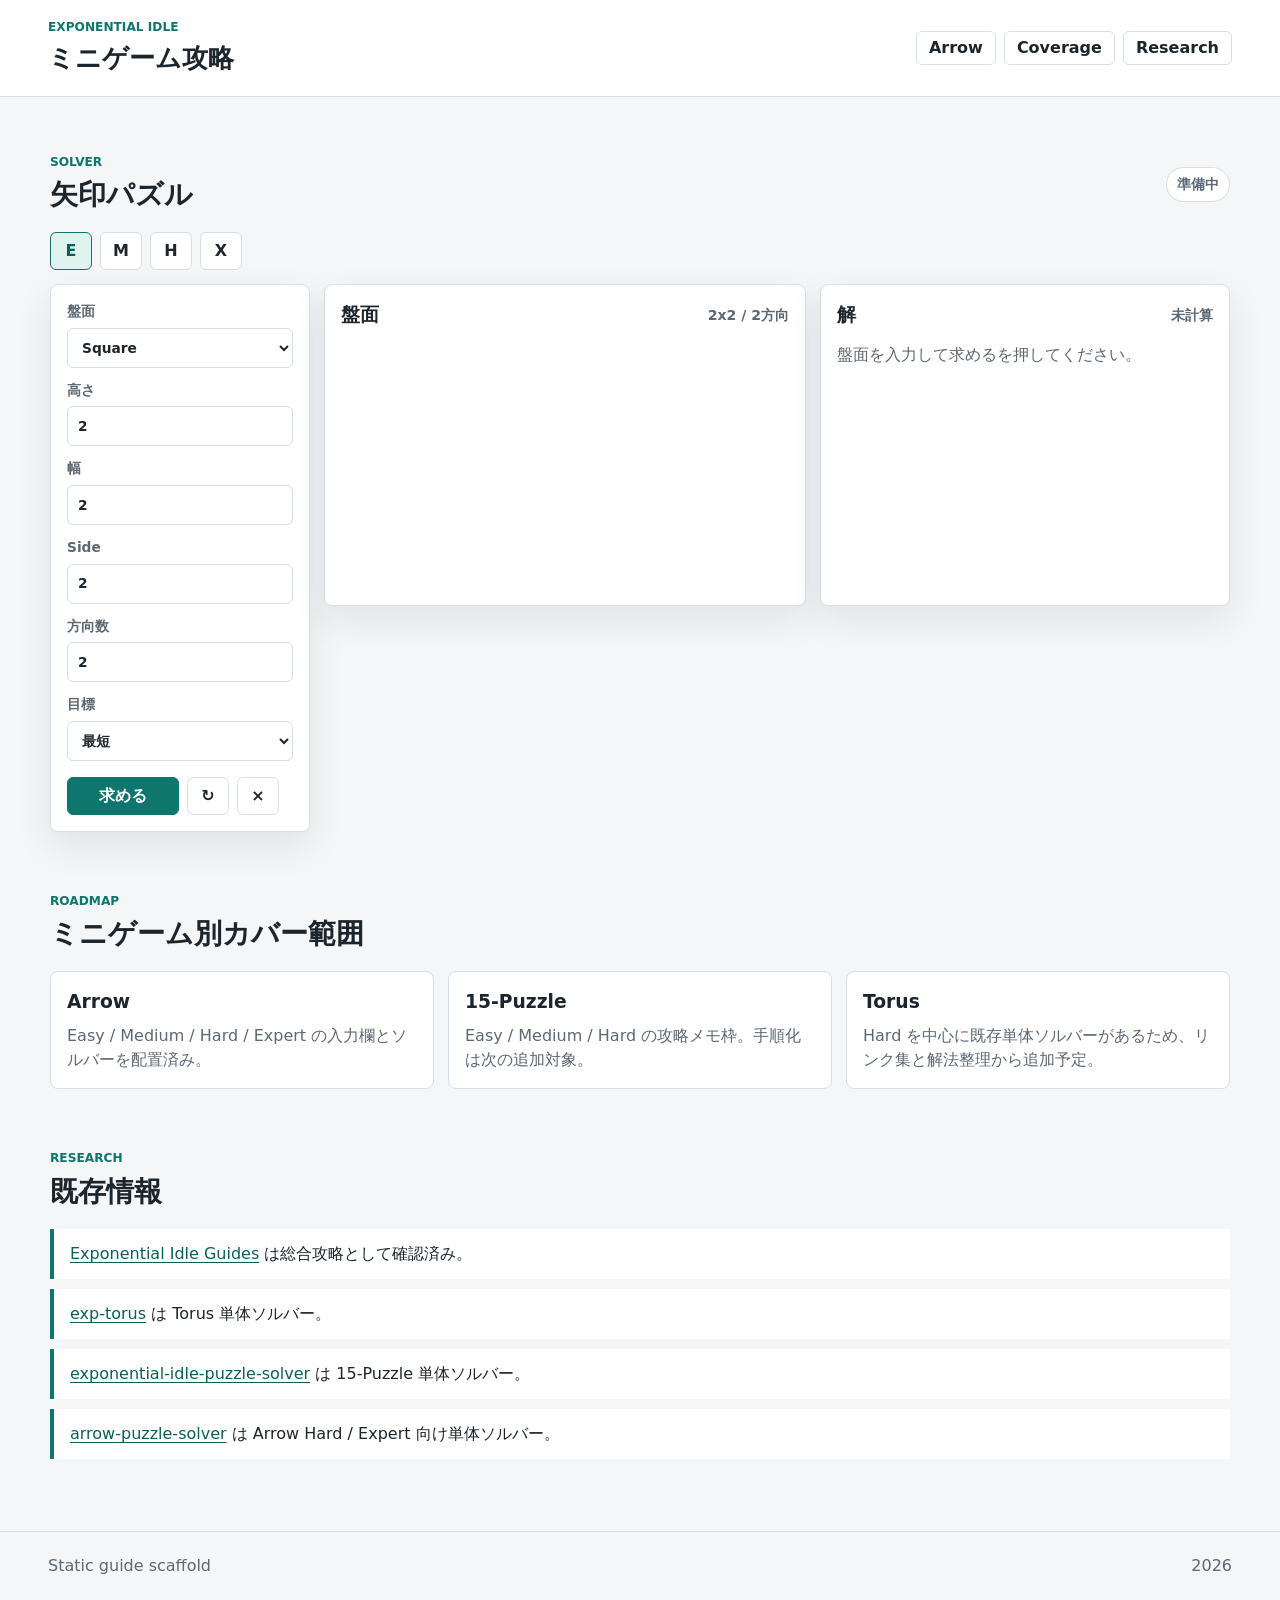
==== index.html @ 953296d4 "chore: scaffold static guide site" ====
<!doctype html>
<html lang="ja">
  <head>
    <meta charset="utf-8">
    <meta name="viewport" content="width=device-width, initial-scale=1">
    <title>Exponential Idle ミニゲーム攻略</title>
    <link rel="stylesheet" href="styles.css">
  </head>
  <body>
    <header class="site-header">
      <div>
        <p class="eyebrow">Exponential Idle</p>
        <h1>ミニゲーム攻略</h1>
      </div>
      <nav aria-label="ページ内ナビゲーション">
        <a href="#arrow">Arrow</a>
        <a href="#coverage">Coverage</a>
        <a href="#research">Research</a>
      </nav>
    </header>

    <main>
      <section class="tool-band" id="arrow" aria-labelledby="arrow-title">
        <div class="section-heading">
          <div>
            <p class="eyebrow">Solver</p>
            <h2 id="arrow-title">矢印パズル</h2>
          </div>
          <p class="status-pill" id="solver-status">ひな形</p>
        </div>

        <div class="preset-row" aria-label="難易度プリセット">
          <button class="icon-button is-active" type="button" data-preset="easy" title="Easy">E</button>
          <button class="icon-button" type="button" data-preset="medium" title="Medium">M</button>
          <button class="icon-button" type="button" data-preset="hard" title="Hard">H</button>
          <button class="icon-button" type="button" data-preset="expert" title="Expert">X</button>
        </div>

        <div class="solver-layout">
          <form class="panel controls" id="puzzle-form">
            <div class="control-grid">
              <label>
                盤面
                <select id="shape-input" name="shape">
                  <option value="square">Square</option>
                  <option value="hex">Hex</option>
                </select>
              </label>
              <label class="square-only">
                高さ
                <input id="height-input" name="height" type="number" min="1" max="4" value="2">
              </label>
              <label class="square-only">
                幅
                <input id="width-input" name="width" type="number" min="1" max="4" value="2">
              </label>
              <label class="hex-only" hidden>
                Side
                <input id="side-input" name="side" type="number" min="1" max="4" value="2">
              </label>
              <label>
                方向数
                <input id="directions-input" name="directions" type="number" min="2" max="6" value="2">
              </label>
              <label>
                目標
                <select id="target-input" name="target">
                  <option value="auto">最短</option>
                </select>
              </label>
            </div>

            <div class="button-row">
              <button class="primary-button" type="button" id="solve-button">求める</button>
              <button class="ghost-button" type="button" id="random-button" title="ランダム">↻</button>
              <button class="ghost-button" type="button" id="reset-button" title="初期化">×</button>
            </div>
          </form>

          <section class="panel board-panel" aria-labelledby="board-title">
            <div class="panel-head">
              <h3 id="board-title">盤面</h3>
              <span id="board-meta">2x2 / 2方向</span>
            </div>
            <div id="board-root" class="board-root" aria-live="polite"></div>
          </section>

          <section class="panel result-panel" aria-labelledby="result-title">
            <div class="panel-head">
              <h3 id="result-title">解</h3>
              <span id="result-summary">未計算</span>
            </div>
            <div id="result-root" class="result-root">
              <p class="empty-state">盤面を入力して求めるを押してください。</p>
            </div>
          </section>
        </div>
      </section>

      <section class="content-band" id="coverage" aria-labelledby="coverage-title">
        <div class="section-heading">
          <div>
            <p class="eyebrow">Roadmap</p>
            <h2 id="coverage-title">ミニゲーム別カバー範囲</h2>
          </div>
        </div>
        <div class="coverage-grid">
          <article>
            <h3>Arrow</h3>
            <p>Easy / Medium / Hard / Expert の入力欄とソルバーを配置済み。</p>
          </article>
          <article>
            <h3>15-Puzzle</h3>
            <p>Easy / Medium / Hard の攻略メモ枠。手順化は次の追加対象。</p>
          </article>
          <article>
            <h3>Torus</h3>
            <p>Hard を中心に既存単体ソルバーがあるため、リンク集と解法整理から追加予定。</p>
          </article>
        </div>
      </section>

      <section class="content-band" id="research" aria-labelledby="research-title">
        <div class="section-heading">
          <div>
            <p class="eyebrow">Research</p>
            <h2 id="research-title">既存情報</h2>
          </div>
        </div>
        <ul class="research-list">
          <li><a href="https://exponential-idle-guides.netlify.app/">Exponential Idle Guides</a> は総合攻略として確認済み。</li>
          <li><a href="https://github.com/samjones246/exp-torus">exp-torus</a> は Torus 単体ソルバー。</li>
          <li><a href="https://github.com/facu-et/exponential-idle-puzzle-solver">exponential-idle-puzzle-solver</a> は 15-Puzzle 単体ソルバー。</li>
          <li><a href="https://github.com/Blue-Beaker/arrow-puzzle-solver">arrow-puzzle-solver</a> は Arrow Hard / Expert 向け単体ソルバー。</li>
        </ul>
      </section>
    </main>

    <footer>
      <span>Static guide scaffold</span>
      <span>2026</span>
    </footer>

    <script src="app.js" defer></script>
  </body>
</html>
---- styles.css ----
:root {
  color-scheme: light;
  --bg: #f4f6f8;
  --surface: #ffffff;
  --surface-2: #eef2f4;
  --ink: #1d252c;
  --muted: #5c6873;
  --line: #d7dee4;
  --accent: #0f766e;
  --accent-strong: #0b5f59;
  --warn: #b45309;
  --danger: #be123c;
  --shadow: 0 14px 36px rgba(29, 37, 44, 0.09);
}

* {
  box-sizing: border-box;
}

html {
  scroll-behavior: smooth;
}

body {
  margin: 0;
  background: var(--bg);
  color: var(--ink);
  font-family: "Segoe UI", system-ui, -apple-system, BlinkMacSystemFont, sans-serif;
  line-height: 1.5;
}

button,
input,
select,
textarea {
  font: inherit;
}

a {
  color: var(--accent-strong);
  text-decoration-thickness: 0.08em;
  text-underline-offset: 0.18em;
}

.site-header {
  position: sticky;
  top: 0;
  z-index: 10;
  display: flex;
  align-items: center;
  justify-content: space-between;
  gap: 24px;
  padding: 18px clamp(18px, 4vw, 48px);
  background: rgba(255, 255, 255, 0.92);
  border-bottom: 1px solid var(--line);
  backdrop-filter: blur(12px);
}

.site-header h1,
.section-heading h2,
.panel h3,
.coverage-grid h3 {
  margin: 0;
  letter-spacing: 0;
}

.site-header h1 {
  font-size: clamp(1.25rem, 2vw, 1.8rem);
}

.eyebrow {
  margin: 0 0 3px;
  color: var(--accent);
  font-size: 0.76rem;
  font-weight: 700;
  text-transform: uppercase;
}

nav {
  display: flex;
  flex-wrap: wrap;
  gap: 8px;
}

nav a {
  display: inline-flex;
  align-items: center;
  min-height: 34px;
  padding: 0 12px;
  border: 1px solid var(--line);
  border-radius: 6px;
  background: var(--surface);
  color: var(--ink);
  font-weight: 700;
  text-decoration: none;
}

main {
  width: min(1180px, calc(100% - 32px));
  margin: 0 auto;
  padding: 26px 0 42px;
}

.tool-band,
.content-band {
  padding: clamp(18px, 3vw, 30px) 0;
}

.section-heading {
  display: flex;
  align-items: center;
  justify-content: space-between;
  gap: 18px;
  margin-bottom: 16px;
}

.section-heading h2 {
  font-size: clamp(1.35rem, 2.2vw, 2rem);
}

.status-pill {
  margin: 0;
  padding: 6px 10px;
  border: 1px solid var(--line);
  border-radius: 999px;
  background: var(--surface);
  color: var(--muted);
  font-size: 0.86rem;
  font-weight: 700;
}

.preset-row,
.button-row {
  display: flex;
  flex-wrap: wrap;
  gap: 8px;
}

.preset-row {
  margin-bottom: 14px;
}

.icon-button,
.ghost-button,
.primary-button {
  display: inline-flex;
  align-items: center;
  justify-content: center;
  min-height: 38px;
  border: 1px solid var(--line);
  border-radius: 6px;
  background: var(--surface);
  color: var(--ink);
  font-weight: 800;
  cursor: pointer;
}

.icon-button {
  width: 42px;
}

.icon-button.is-active {
  border-color: var(--accent);
  background: #dff4ef;
  color: var(--accent-strong);
}

.primary-button {
  min-width: 112px;
  border-color: var(--accent);
  background: var(--accent);
  color: #ffffff;
}

.ghost-button {
  width: 42px;
}

.primary-button:hover,
.ghost-button:hover,
.icon-button:hover,
nav a:hover {
  transform: translateY(-1px);
}

.solver-layout {
  display: grid;
  grid-template-columns: 260px minmax(280px, 1fr) minmax(260px, 0.85fr);
  gap: 14px;
  align-items: start;
}

.panel {
  min-width: 0;
  padding: 16px;
  border: 1px solid var(--line);
  border-radius: 8px;
  background: var(--surface);
  box-shadow: var(--shadow);
}

.panel-head {
  display: flex;
  align-items: center;
  justify-content: space-between;
  gap: 12px;
  margin-bottom: 14px;
}

.panel-head span {
  color: var(--muted);
  font-size: 0.88rem;
  font-weight: 700;
}

.control-grid {
  display: grid;
  gap: 12px;
}

label {
  display: grid;
  gap: 6px;
  color: var(--muted);
  font-size: 0.86rem;
  font-weight: 800;
}

input,
select {
  width: 100%;
  min-height: 40px;
  padding: 0 10px;
  border: 1px solid var(--line);
  border-radius: 6px;
  background: #ffffff;
  color: var(--ink);
}

.button-row {
  margin-top: 16px;
}

.board-root,
.result-root {
  min-height: 246px;
}

.square-board {
  display: grid;
  gap: 8px;
  width: min(100%, 380px);
  margin: 0 auto;
}

.hex-board {
  display: grid;
  gap: 8px;
  justify-items: center;
}

.hex-row {
  display: flex;
  gap: 8px;
  justify-content: center;
}

.cell,
.solution-cell {
  display: inline-flex;
  align-items: center;
  justify-content: center;
  width: clamp(42px, 8vw, 64px);
  aspect-ratio: 1;
  border: 1px solid var(--line);
  border-radius: 8px;
  background: var(--surface-2);
  color: var(--ink);
  font-size: clamp(1.35rem, 4vw, 2rem);
  font-weight: 800;
}

.cell {
  cursor: pointer;
}

.cell:hover {
  border-color: var(--accent);
  background: #dff4ef;
}

.solution-cell {
  background: #fff7ed;
  color: var(--warn);
}

.solution-cell.is-zero {
  background: var(--surface-2);
  color: #8a949e;
}

.empty-state {
  margin: 0;
  color: var(--muted);
}

.coverage-grid {
  display: grid;
  grid-template-columns: repeat(3, minmax(0, 1fr));
  gap: 14px;
}

.coverage-grid article {
  padding: 16px;
  border: 1px solid var(--line);
  border-radius: 8px;
  background: var(--surface);
}

.coverage-grid p {
  margin: 8px 0 0;
  color: var(--muted);
}

.research-list {
  display: grid;
  gap: 10px;
  margin: 0;
  padding: 0;
  list-style: none;
}

.research-list li {
  padding: 13px 16px;
  border-left: 4px solid var(--accent);
  background: var(--surface);
}

footer {
  display: flex;
  justify-content: space-between;
  gap: 16px;
  padding: 22px clamp(18px, 4vw, 48px);
  border-top: 1px solid var(--line);
  color: var(--muted);
}

@media (max-width: 960px) {
  .solver-layout,
  .coverage-grid {
    grid-template-columns: 1fr;
  }

  .site-header {
    align-items: flex-start;
    flex-direction: column;
  }
}

@media (max-width: 560px) {
  main {
    width: min(100% - 20px, 1180px);
  }

  .panel {
    padding: 12px;
  }

  .cell,
  .solution-cell {
    width: clamp(36px, 15vw, 52px);
  }
}
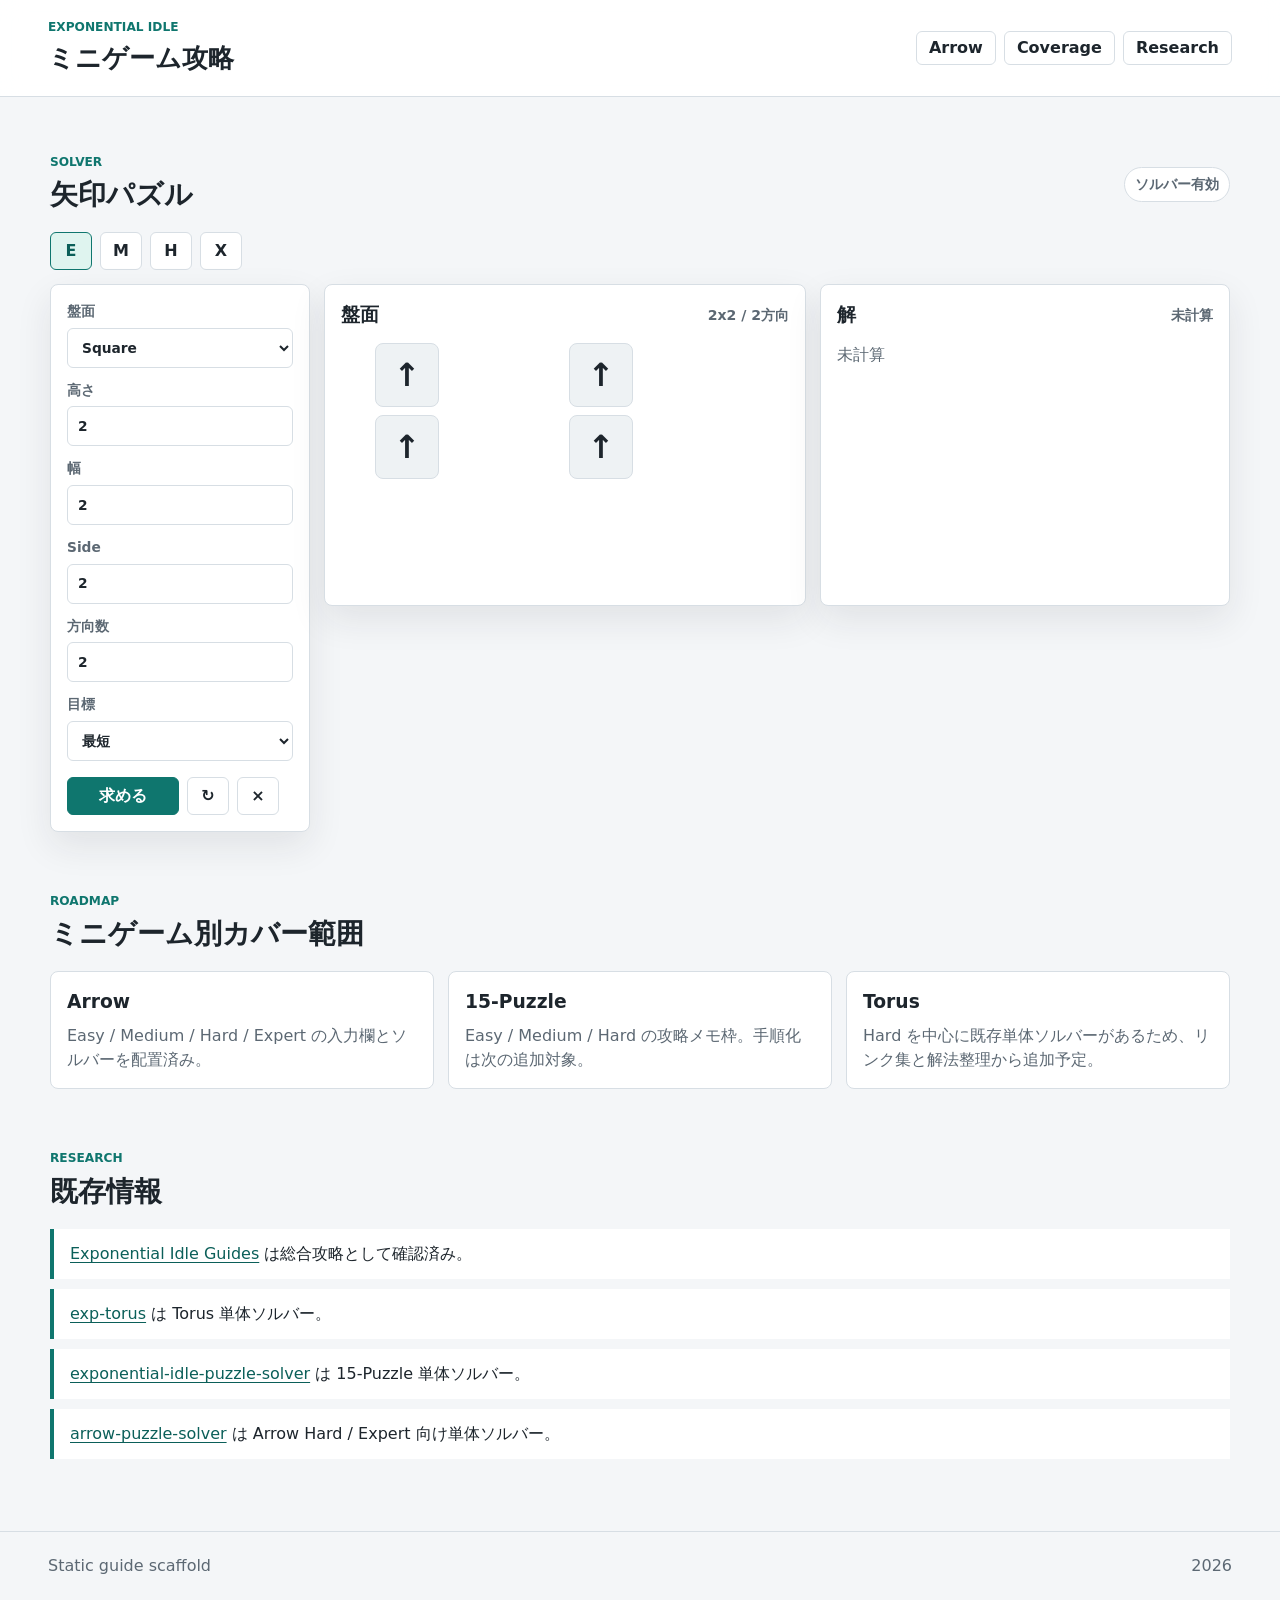
==== commit 021911d7: "feat: add arrow puzzle solver" ====
--- a/index.html
+++ b/index.html
@@ -91,7 +91,7 @@
               <span id="result-summary">未計算</span>
             </div>
             <div id="result-root" class="result-root">
-              <p class="empty-state">盤面を入力して求めるを押してください。</p>
+              <p class="empty-state">未計算</p>
             </div>
           </section>
         </div>
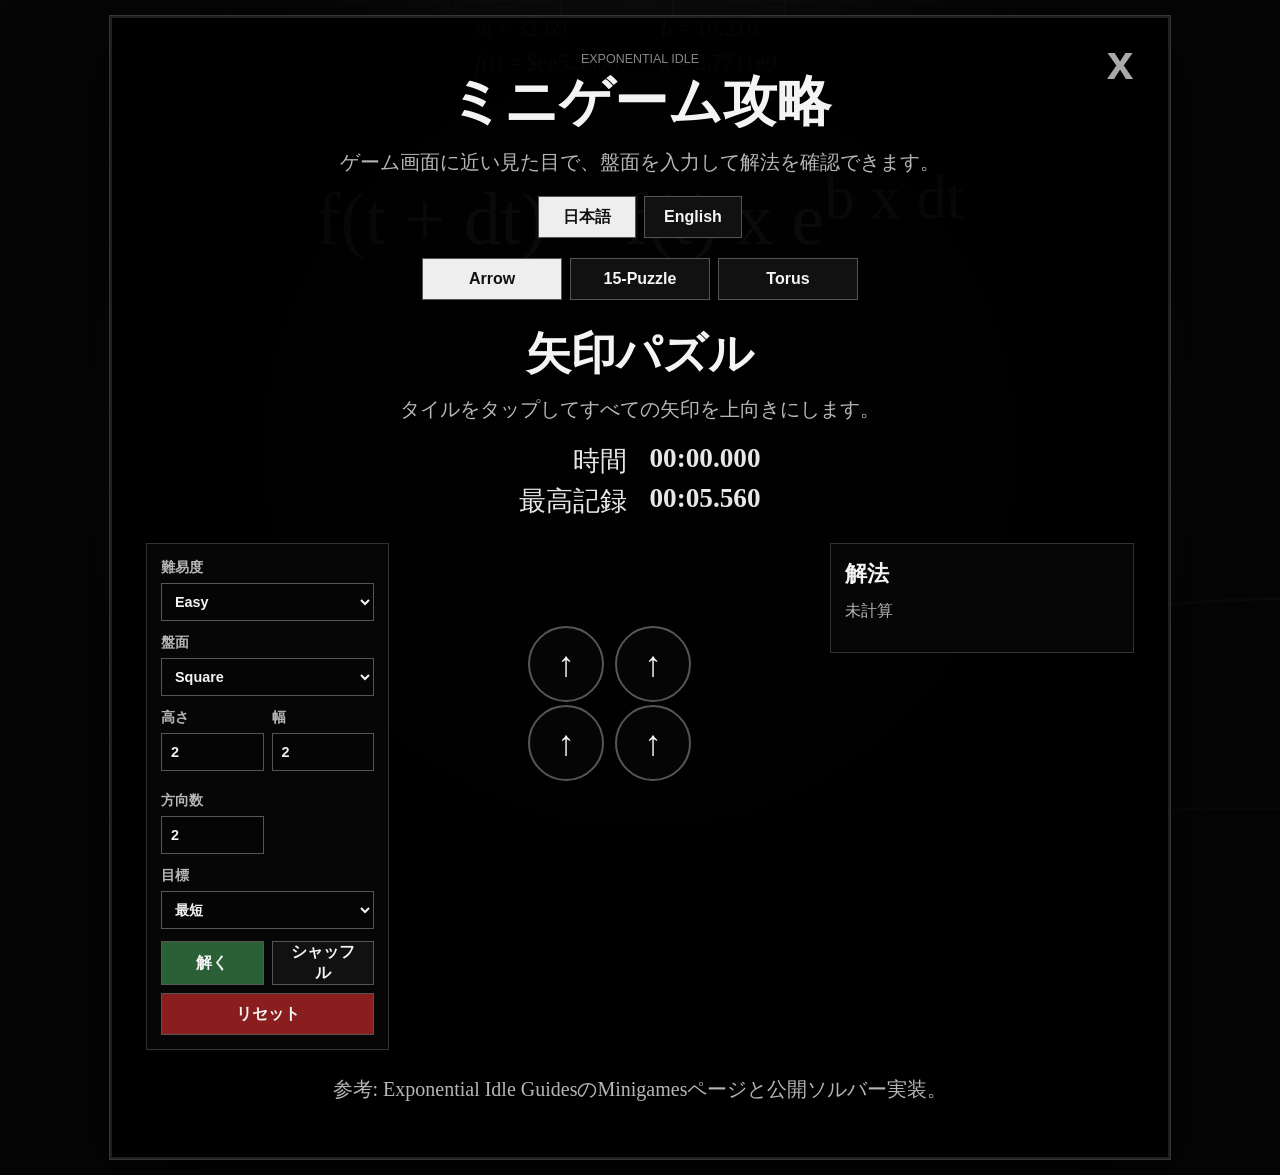
==== commit 7db9e7ee: "feat: add localized minigame solvers" ====
--- a/index.html
+++ b/index.html
@@ -3,144 +3,138 @@
   <head>
     <meta charset="utf-8">
     <meta name="viewport" content="width=device-width, initial-scale=1">
-    <title>Exponential Idle ミニゲーム攻略</title>
-    <link rel="stylesheet" href="styles.css">
+    <title>Exponential Idle Minigame Guide</title>
+    <link rel="stylesheet" href="site.css">
   </head>
   <body>
-    <header class="site-header">
-      <div>
-        <p class="eyebrow">Exponential Idle</p>
-        <h1>ミニゲーム攻略</h1>
+    <div class="game-backdrop" aria-hidden="true">
+      <div class="stats-strip">
+        <span><i>dt</i> = 32.69</span>
+        <span><i>b</i> = 10.216</span>
+        <span><i>f(t)</i> = $ee5.3308</span>
+        <span><i>x</i> = 3.7711e9</span>
       </div>
-      <nav aria-label="ページ内ナビゲーション">
-        <a href="#arrow">Arrow</a>
-        <a href="#coverage">Coverage</a>
-        <a href="#research">Research</a>
+      <div class="formula-line">f(t + dt) = f(t) x e<sup>b x dt</sup></div>
+      <div class="graph-line"></div>
+    </div>
+
+    <main class="phone-shell">
+      <header class="game-header">
+        <button class="close-button" type="button" title="Close">x</button>
+        <p class="game-kicker">Exponential Idle</p>
+        <h1 data-i18n="appTitle">ミニゲーム攻略</h1>
+        <p class="game-copy" data-i18n="appLead">ゲーム画面に近い見た目で、盤面を入力して解法を確認できます。</p>
+        <div class="language-toggle" aria-label="Language">
+          <button type="button" class="is-active" data-lang="ja">日本語</button>
+          <button type="button" data-lang="en">English</button>
+        </div>
+      </header>
+
+      <nav class="game-tabs" aria-label="Minigames">
+        <button type="button" class="is-active" data-game="arrow">Arrow</button>
+        <button type="button" data-game="fifteen">15-Puzzle</button>
+        <button type="button" data-game="torus">Torus</button>
       </nav>
-    </header>
 
-    <main>
-      <section class="tool-band" id="arrow" aria-labelledby="arrow-title">
-        <div class="section-heading">
-          <div>
-            <p class="eyebrow">Solver</p>
-            <h2 id="arrow-title">矢印パズル</h2>
+      <section class="game-panel is-active" id="arrow-panel" data-panel="arrow">
+        <div class="panel-title">
+          <h2 data-i18n="arrowTitle">矢印パズル</h2>
+          <p data-i18n="arrowHelp">タイルをタップしてすべての矢印を上向きにします。</p>
+          <div class="timer-grid">
+            <span data-i18n="timeLabel">時間</span><strong>00:00.000</strong>
+            <span data-i18n="bestLabel">最高記録</span><strong>00:05.560</strong>
           </div>
-          <p class="status-pill" id="solver-status">ひな形</p>
         </div>
-
-        <div class="preset-row" aria-label="難易度プリセット">
-          <button class="icon-button is-active" type="button" data-preset="easy" title="Easy">E</button>
-          <button class="icon-button" type="button" data-preset="medium" title="Medium">M</button>
-          <button class="icon-button" type="button" data-preset="hard" title="Hard">H</button>
-          <button class="icon-button" type="button" data-preset="expert" title="Expert">X</button>
-        </div>
-
-        <div class="solver-layout">
-          <form class="panel controls" id="puzzle-form">
-            <div class="control-grid">
-              <label>
-                盤面
-                <select id="shape-input" name="shape">
-                  <option value="square">Square</option>
-                  <option value="hex">Hex</option>
-                </select>
-              </label>
-              <label class="square-only">
-                高さ
-                <input id="height-input" name="height" type="number" min="1" max="4" value="2">
-              </label>
-              <label class="square-only">
-                幅
-                <input id="width-input" name="width" type="number" min="1" max="4" value="2">
-              </label>
-              <label class="hex-only" hidden>
-                Side
-                <input id="side-input" name="side" type="number" min="1" max="4" value="2">
-              </label>
-              <label>
-                方向数
-                <input id="directions-input" name="directions" type="number" min="2" max="6" value="2">
-              </label>
-              <label>
-                目標
-                <select id="target-input" name="target">
-                  <option value="auto">最短</option>
-                </select>
-              </label>
+        <div class="solver-grid">
+          <aside class="control-panel">
+            <label><span data-i18n="difficultyLabel">難易度</span><select id="arrow-difficulty"></select></label>
+            <label><span data-i18n="shapeLabel">盤面</span><select id="arrow-shape"><option value="square">Square</option><option value="hex">Hex</option></select></label>
+            <div class="two-cols">
+              <label class="arrow-square"><span data-i18n="heightLabel">高さ</span><input id="arrow-height" type="number" min="1" max="4"></label>
+              <label class="arrow-square"><span data-i18n="widthLabel">幅</span><input id="arrow-width" type="number" min="1" max="4"></label>
+              <label class="arrow-hex" hidden><span>Side</span><input id="arrow-side" type="number" min="1" max="4"></label>
+              <label><span data-i18n="directionsLabel">方向数</span><input id="arrow-directions" type="number" min="2" max="6"></label>
             </div>
-
+            <label><span data-i18n="targetLabel">目標</span><select id="arrow-target"></select></label>
             <div class="button-row">
-              <button class="primary-button" type="button" id="solve-button">求める</button>
-              <button class="ghost-button" type="button" id="random-button" title="ランダム">↻</button>
-              <button class="ghost-button" type="button" id="reset-button" title="初期化">×</button>
+              <button class="game-button primary" type="button" id="arrow-solve" data-i18n="solveButton">解く</button>
+              <button class="game-button" type="button" id="arrow-random" data-i18n="shuffleButton">シャッフル</button>
+              <button class="game-button danger" type="button" id="arrow-reset" data-i18n="resetButton">リセット</button>
             </div>
-          </form>
-
-          <section class="panel board-panel" aria-labelledby="board-title">
-            <div class="panel-head">
-              <h3 id="board-title">盤面</h3>
-              <span id="board-meta">2x2 / 2方向</span>
-            </div>
-            <div id="board-root" class="board-root" aria-live="polite"></div>
-          </section>
-
-          <section class="panel result-panel" aria-labelledby="result-title">
-            <div class="panel-head">
-              <h3 id="result-title">解</h3>
-              <span id="result-summary">未計算</span>
-            </div>
-            <div id="result-root" class="result-root">
-              <p class="empty-state">未計算</p>
-            </div>
-          </section>
+          </aside>
+          <div class="board-wrap">
+            <div id="arrow-board" class="board-stage"></div>
+          </div>
+          <aside class="result-panel">
+            <h3 data-i18n="solutionTitle">解法</h3>
+            <div id="arrow-result" class="solution-output"></div>
+          </aside>
         </div>
       </section>
 
-      <section class="content-band" id="coverage" aria-labelledby="coverage-title">
-        <div class="section-heading">
-          <div>
-            <p class="eyebrow">Roadmap</p>
-            <h2 id="coverage-title">ミニゲーム別カバー範囲</h2>
+      <section class="game-panel" id="fifteen-panel" data-panel="fifteen">
+        <div class="panel-title">
+          <h2 data-i18n="fifteenTitle">15パズル</h2>
+          <p data-i18n="fifteenHelp">四角をスライドして数字を順番通りに並べます。空白は0で入力します。</p>
+          <div class="timer-grid">
+            <span data-i18n="timeLabel">時間</span><strong>00:00.000</strong>
+            <span data-i18n="bestLabel">最高記録</span><strong>01:28.317</strong>
           </div>
         </div>
-        <div class="coverage-grid">
-          <article>
-            <h3>Arrow</h3>
-            <p>Easy / Medium / Hard / Expert の入力欄とソルバーを配置済み。</p>
-          </article>
-          <article>
-            <h3>15-Puzzle</h3>
-            <p>Easy / Medium / Hard の攻略メモ枠。手順化は次の追加対象。</p>
-          </article>
-          <article>
-            <h3>Torus</h3>
-            <p>Hard を中心に既存単体ソルバーがあるため、リンク集と解法整理から追加予定。</p>
-          </article>
+        <div class="solver-grid">
+          <aside class="control-panel">
+            <label><span data-i18n="difficultyLabel">難易度</span><select id="fifteen-difficulty"></select></label>
+            <div class="button-row">
+              <button class="game-button primary" type="button" id="fifteen-solve" data-i18n="solveButton">解く</button>
+              <button class="game-button" type="button" id="fifteen-random" data-i18n="shuffleButton">シャッフル</button>
+              <button class="game-button danger" type="button" id="fifteen-reset" data-i18n="resetButton">リセット</button>
+            </div>
+            <p class="control-note" data-i18n="fifteenNote">Hardは5x5です。最適解ではなく、層を固定して解く実用手順を出します。</p>
+          </aside>
+          <div class="board-wrap">
+            <div id="fifteen-board" class="board-stage"></div>
+          </div>
+          <aside class="result-panel">
+            <h3 data-i18n="solutionTitle">解法</h3>
+            <div id="fifteen-result" class="solution-output"></div>
+          </aside>
         </div>
       </section>
 
-      <section class="content-band" id="research" aria-labelledby="research-title">
-        <div class="section-heading">
-          <div>
-            <p class="eyebrow">Research</p>
-            <h2 id="research-title">既存情報</h2>
+      <section class="game-panel" id="torus-panel" data-panel="torus">
+        <div class="panel-title">
+          <h2 data-i18n="torusTitle">トーラスパズル</h2>
+          <p data-i18n="torusHelp">行または列を巡回シフトして、左上から昇順に並べます。</p>
+          <div class="timer-grid">
+            <span data-i18n="timeLabel">時間</span><strong>00:00.000</strong>
+            <span data-i18n="bestLabel">最高記録</span><strong>00:22.000</strong>
           </div>
         </div>
-        <ul class="research-list">
-          <li><a href="https://exponential-idle-guides.netlify.app/">Exponential Idle Guides</a> は総合攻略として確認済み。</li>
-          <li><a href="https://github.com/samjones246/exp-torus">exp-torus</a> は Torus 単体ソルバー。</li>
-          <li><a href="https://github.com/facu-et/exponential-idle-puzzle-solver">exponential-idle-puzzle-solver</a> は 15-Puzzle 単体ソルバー。</li>
-          <li><a href="https://github.com/Blue-Beaker/arrow-puzzle-solver">arrow-puzzle-solver</a> は Arrow Hard / Expert 向け単体ソルバー。</li>
-        </ul>
+        <div class="solver-grid">
+          <aside class="control-panel">
+            <label><span data-i18n="difficultyLabel">難易度</span><select id="torus-difficulty"></select></label>
+            <div class="button-row">
+              <button class="game-button primary" type="button" id="torus-solve" data-i18n="solveButton">解く</button>
+              <button class="game-button" type="button" id="torus-random" data-i18n="shuffleButton">シャッフル</button>
+              <button class="game-button danger" type="button" id="torus-reset" data-i18n="resetButton">リセット</button>
+            </div>
+            <p class="control-note" data-i18n="torusNote">Easyは3x3、Mediumは5x5、Hardは6x6です。</p>
+          </aside>
+          <div class="board-wrap">
+            <div id="torus-board" class="board-stage"></div>
+          </div>
+          <aside class="result-panel">
+            <h3 data-i18n="solutionTitle">解法</h3>
+            <div id="torus-result" class="solution-output"></div>
+          </aside>
+        </div>
       </section>
+
+      <footer class="game-footer">
+        <p data-i18n="sourceNote">参考: Exponential Idle GuidesのMinigamesページと公開ソルバー実装。</p>
+      </footer>
     </main>
 
-    <footer>
-      <span>Static guide scaffold</span>
-      <span>2026</span>
-    </footer>
-
-    <script src="app.js" defer></script>
+    <script src="site.js" defer></script>
   </body>
 </html>
--- a/site.css
+++ b/site.css
@@ -0,0 +1,472 @@
+:root {
+  color-scheme: dark;
+  --bg: #050505;
+  --panel: #000000;
+  --panel-soft: #111111;
+  --tile: #050505;
+  --tile-lit: #4b4b4b;
+  --line: #565656;
+  --line-soft: #2b2b2b;
+  --text: #f4f4f4;
+  --muted: #b6b6b6;
+  --dim: #858585;
+  --accent: #f3f3f3;
+  --danger: #8a1e1e;
+  --ok: #2b5f35;
+  --pink: #d719ff;
+  --cyan: #23f6ff;
+}
+
+* {
+  box-sizing: border-box;
+}
+
+[hidden] {
+  display: none !important;
+}
+
+body {
+  margin: 0;
+  min-height: 100vh;
+  background: var(--bg);
+  color: var(--text);
+  font-family: Georgia, "Times New Roman", "Yu Mincho", "Hiragino Mincho ProN", serif;
+  letter-spacing: 0;
+}
+
+button,
+input,
+select {
+  font: inherit;
+}
+
+.game-backdrop {
+  position: fixed;
+  inset: 0;
+  overflow: hidden;
+  background:
+    linear-gradient(rgba(255, 255, 255, 0.04) 1px, transparent 1px),
+    linear-gradient(90deg, rgba(255, 255, 255, 0.04) 1px, transparent 1px),
+    #151515;
+  background-size: 100% 82px, 112px 100%;
+}
+
+.game-backdrop::after {
+  content: "";
+  position: absolute;
+  inset: 0;
+  background: radial-gradient(circle at center, transparent 0 35%, rgba(0, 0, 0, 0.76) 72%);
+}
+
+.stats-strip {
+  position: absolute;
+  top: 16px;
+  left: 50%;
+  display: grid;
+  grid-template-columns: repeat(2, minmax(120px, 1fr));
+  gap: 8px 42px;
+  transform: translateX(-50%);
+  color: #cdcdcd;
+  font-size: clamp(1rem, 2.4vw, 1.4rem);
+  opacity: 0.7;
+}
+
+.formula-line {
+  position: absolute;
+  top: 18vh;
+  left: 50%;
+  width: min(780px, 90vw);
+  transform: translateX(-50%);
+  color: rgba(255, 255, 255, 0.62);
+  font-size: clamp(1.8rem, 6vw, 4.6rem);
+  text-align: center;
+  white-space: nowrap;
+}
+
+.graph-line {
+  position: absolute;
+  right: -8vw;
+  bottom: 10vh;
+  width: 62vw;
+  height: 36vh;
+  border-left: 2px solid rgba(255, 255, 255, 0.18);
+  border-bottom: 2px solid rgba(255, 255, 255, 0.18);
+  transform: skewX(-18deg);
+  opacity: 0.42;
+}
+
+.graph-line::before {
+  content: "";
+  position: absolute;
+  left: 4%;
+  right: 0;
+  bottom: 0;
+  height: 100%;
+  border-top: 3px solid rgba(255, 255, 255, 0.22);
+  border-radius: 90% 0 0 0;
+  transform: skewX(18deg) translateY(35%);
+}
+
+.phone-shell {
+  position: relative;
+  z-index: 1;
+  width: min(1060px, calc(100% - 24px));
+  min-height: calc(100vh - 32px);
+  margin: 16px auto;
+  padding: clamp(18px, 3vw, 34px);
+  border: 2px solid #1f1f1f;
+  background: rgba(0, 0, 0, 0.94);
+  box-shadow: 0 0 0 1px #363636, 0 22px 80px rgba(0, 0, 0, 0.7);
+}
+
+.game-header {
+  position: relative;
+  text-align: center;
+}
+
+.close-button {
+  position: absolute;
+  top: -14px;
+  right: -10px;
+  width: 48px;
+  height: 48px;
+  border: 0;
+  background: transparent;
+  color: #a9a9a9;
+  font-family: Arial, sans-serif;
+  font-size: 3rem;
+  font-weight: 900;
+  line-height: 1;
+  cursor: default;
+}
+
+.game-kicker {
+  margin: 0;
+  color: var(--dim);
+  font-family: "Segoe UI", sans-serif;
+  font-size: 0.78rem;
+  text-transform: uppercase;
+}
+
+h1,
+h2,
+h3,
+p {
+  margin-top: 0;
+}
+
+h1 {
+  margin-bottom: 10px;
+  font-size: clamp(2rem, 5vw, 3.4rem);
+}
+
+h2 {
+  margin-bottom: 12px;
+  font-size: clamp(1.75rem, 4.2vw, 2.8rem);
+}
+
+h3 {
+  margin-bottom: 12px;
+  font-size: 1.4rem;
+}
+
+.game-copy,
+.panel-title p,
+.control-note,
+.game-footer {
+  color: var(--muted);
+  font-size: clamp(1rem, 2.4vw, 1.25rem);
+}
+
+.language-toggle,
+.game-tabs,
+.button-row {
+  display: flex;
+  flex-wrap: wrap;
+  justify-content: center;
+  gap: 8px;
+}
+
+.language-toggle {
+  margin: 18px 0 20px;
+}
+
+.language-toggle button,
+.game-tabs button,
+.game-button {
+  min-height: 42px;
+  border: 1px solid #555555;
+  background: #111111;
+  color: var(--text);
+  font-family: "Segoe UI", sans-serif;
+  font-weight: 700;
+  cursor: pointer;
+}
+
+.language-toggle button {
+  min-width: 98px;
+}
+
+.language-toggle button.is-active,
+.game-tabs button.is-active {
+  background: #eeeeee;
+  color: #111111;
+}
+
+.game-tabs {
+  margin: 8px auto 24px;
+}
+
+.game-tabs button {
+  min-width: 140px;
+}
+
+.game-panel {
+  display: none;
+}
+
+.game-panel.is-active {
+  display: block;
+}
+
+.panel-title {
+  text-align: center;
+}
+
+.timer-grid {
+  display: grid;
+  grid-template-columns: max-content max-content;
+  justify-content: center;
+  gap: 4px 22px;
+  margin: 16px 0 24px;
+  color: #e7e7e7;
+  font-size: clamp(1.1rem, 3vw, 1.7rem);
+}
+
+.timer-grid span {
+  text-align: right;
+}
+
+.solver-grid {
+  display: grid;
+  grid-template-columns: minmax(210px, 0.72fr) minmax(280px, 1.2fr) minmax(240px, 0.9fr);
+  gap: 18px;
+  align-items: start;
+}
+
+.control-panel,
+.result-panel {
+  border: 1px solid #333333;
+  background: #060606;
+  padding: 14px;
+}
+
+label {
+  display: grid;
+  gap: 6px;
+  margin-bottom: 12px;
+  color: var(--muted);
+  font-family: "Segoe UI", sans-serif;
+  font-size: 0.9rem;
+  font-weight: 700;
+}
+
+input,
+select {
+  width: 100%;
+  min-height: 38px;
+  border: 1px solid #555555;
+  background: #050505;
+  color: var(--text);
+  padding: 0 9px;
+}
+
+.two-cols {
+  display: grid;
+  grid-template-columns: 1fr 1fr;
+  gap: 8px;
+}
+
+.button-row {
+  margin-top: 12px;
+}
+
+.game-button {
+  flex: 1 1 96px;
+  padding: 0 12px;
+}
+
+.game-button.primary {
+  background: var(--ok);
+}
+
+.game-button.danger {
+  background: var(--danger);
+}
+
+.board-wrap {
+  min-width: 0;
+}
+
+.board-stage {
+  display: grid;
+  justify-content: center;
+  gap: 8px;
+  width: 100%;
+  min-height: 320px;
+  align-content: center;
+}
+
+.square-board {
+  display: grid;
+  gap: 5px;
+  width: min(100%, 460px);
+  margin: 0 auto;
+}
+
+.hex-board {
+  display: grid;
+  gap: 0;
+  justify-items: center;
+  width: min(100%, 520px);
+  margin: 0 auto;
+}
+
+.hex-row {
+  display: flex;
+  justify-content: center;
+  gap: 0;
+  min-height: 48px;
+}
+
+.tile,
+.tile-input,
+.arrow-tile,
+.solution-tile {
+  display: inline-flex;
+  align-items: center;
+  justify-content: center;
+  width: clamp(42px, 8vw, 76px);
+  aspect-ratio: 1;
+  border: 2px solid var(--line);
+  background: var(--tile);
+  color: var(--text);
+  text-align: center;
+}
+
+.tile,
+.tile-input {
+  border-radius: 10px;
+  font-size: clamp(1.1rem, 3vw, 2rem);
+}
+
+.tile-input {
+  padding: 0;
+}
+
+.tile-input.blank {
+  color: transparent;
+}
+
+.arrow-tile,
+.solution-tile {
+  border-radius: 50%;
+  margin: -1px 3px;
+  font-family: "Segoe UI", sans-serif;
+  font-size: clamp(1.35rem, 4vw, 2.2rem);
+  font-weight: 800;
+}
+
+.arrow-tile {
+  cursor: pointer;
+}
+
+.arrow-tile.is-lit,
+.solution-tile:not(.is-zero) {
+  background: var(--tile-lit);
+}
+
+.arrow-tile:hover {
+  border-color: var(--accent);
+}
+
+.torus-board .tile-input {
+  border-radius: 3px;
+}
+
+.solution-output {
+  max-height: 390px;
+  overflow: auto;
+  color: var(--muted);
+  font-family: "Segoe UI", sans-serif;
+}
+
+.solution-output strong {
+  color: var(--text);
+}
+
+.step-list {
+  display: grid;
+  gap: 6px;
+  margin: 12px 0 0;
+  padding: 0;
+  list-style: none;
+}
+
+.step-list li {
+  padding: 8px 10px;
+  border: 1px solid #333333;
+  background: #101010;
+}
+
+.mini-board {
+  margin-top: 14px;
+}
+
+.game-footer {
+  margin-top: 26px;
+  text-align: center;
+}
+
+@media (max-width: 960px) {
+  .solver-grid {
+    grid-template-columns: 1fr;
+  }
+
+  .control-panel {
+    order: 1;
+  }
+
+  .board-wrap {
+    order: 2;
+  }
+
+  .result-panel {
+    order: 3;
+  }
+}
+
+@media (max-width: 560px) {
+  .phone-shell {
+    width: calc(100% - 12px);
+    margin: 6px auto;
+    padding: 14px 10px 22px;
+  }
+
+  .game-tabs button {
+    min-width: 96px;
+  }
+
+  .tile,
+  .tile-input,
+  .arrow-tile,
+  .solution-tile {
+    width: clamp(34px, 15vw, 56px);
+  }
+
+  .stats-strip {
+    grid-template-columns: 1fr;
+    left: 12px;
+    transform: none;
+  }
+}
